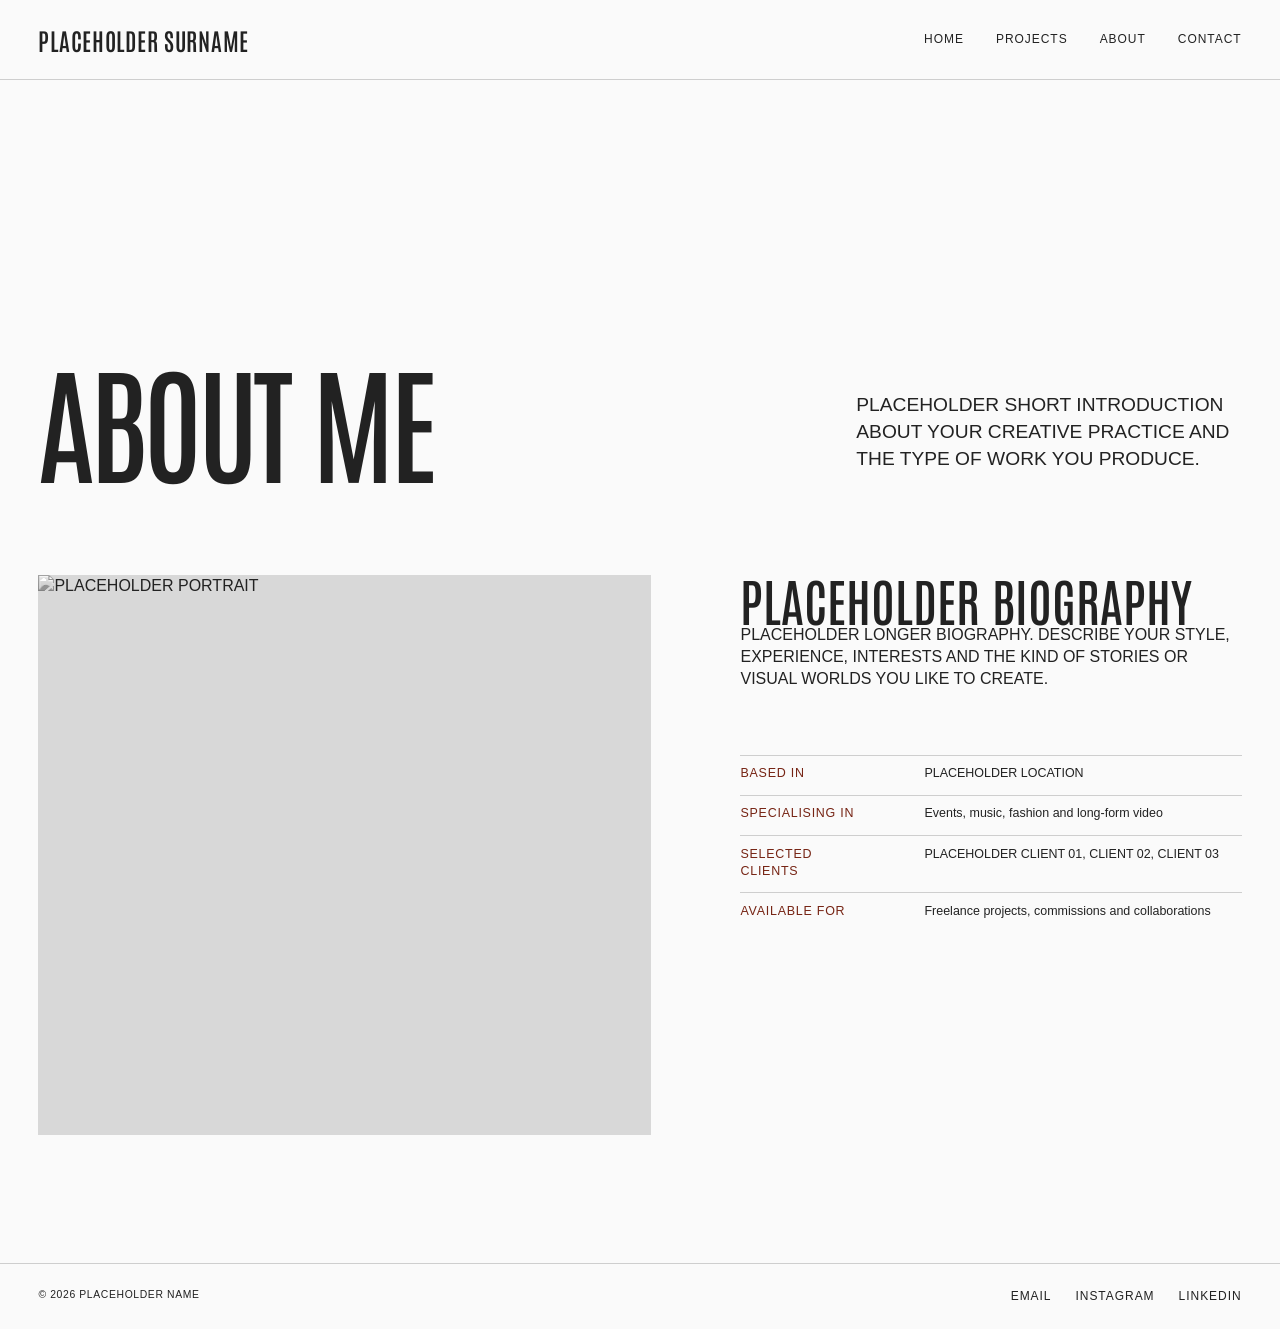
==== about.html @ d54bfe2d "Portfolio" ====
<!DOCTYPE html>
<html lang="en">
<head>
  <meta charset="UTF-8">

  <meta
    name="viewport"
    content="width=device-width, initial-scale=1.0"
  >

  <title>About — PLACEHOLDER NAME</title>

  <link rel="stylesheet" href="css/reset.css">
  <link rel="stylesheet" href="css/style.css">
  <link rel="stylesheet" href="css/responsive.css">
</head>

<body>
  <header class="site-header">
    <a class="site-logo" href="index.html">
      PLACEHOLDER SURNAME
    </a>

    <button
      class="menu-button"
      type="button"
      aria-expanded="false"
      aria-controls="site-navigation"
    >
      Menu
    </button>

    <nav class="site-nav" id="site-navigation">
      <a href="index.html">Home</a>
      <a href="projects.html">Projects</a>
      <a href="about.html">About</a>
      <a href="contact.html">Contact</a>
    </nav>
  </header>

  <main class="page-shell">
    <section class="page-intro">
      <h1 class="page-title">About me</h1>

      <p class="page-description">
        PLACEHOLDER SHORT INTRODUCTION ABOUT YOUR CREATIVE
        PRACTICE AND THE TYPE OF WORK YOU PRODUCE.
      </p>
    </section>

    <section class="about-layout">
      <img
        class="about-image"
        src="assets/images/about/portrait.jpg"
        alt="PLACEHOLDER PORTRAIT"
        onerror="this.style.background='#d8d8d8';"
      >

      <div class="about-copy">
        <div>
          <h2>PLACEHOLDER BIOGRAPHY</h2>

          <p>
            PLACEHOLDER LONGER BIOGRAPHY. DESCRIBE YOUR STYLE,
            EXPERIENCE, INTERESTS AND THE KIND OF STORIES OR
            VISUAL WORLDS YOU LIKE TO CREATE.
          </p>
        </div>

        <dl class="detail-list">
          <div class="detail-row">
            <dt>Based in</dt>
            <dd>PLACEHOLDER LOCATION</dd>
          </div>

          <div class="detail-row">
            <dt>Specialising in</dt>
            <dd>Events, music, fashion and long-form video</dd>
          </div>

          <div class="detail-row">
            <dt>Selected clients</dt>
            <dd>PLACEHOLDER CLIENT 01, CLIENT 02, CLIENT 03</dd>
          </div>

          <div class="detail-row">
            <dt>Available for</dt>
            <dd>Freelance projects, commissions and collaborations</dd>
          </div>
        </dl>
      </div>
    </section>
  </main>

  <footer class="site-footer">
    <p>© 2026 PLACEHOLDER NAME</p>

    <div class="footer-links">
      <a href="mailto:PLACEHOLDER_EMAIL">Email</a>
      <a href="PLACEHOLDER_INSTAGRAM_URL">Instagram</a>
      <a href="PLACEHOLDER_LINKEDIN_URL">LinkedIn</a>
    </div>
  </footer>

  <script src="js/navigation.js"></script>
</body>
</html>
---- css/style.css ----
@import url("https://fonts.googleapis.com/css2?family=Antonio:wght@300;400;500;600;700&display=swap");

/*
Uncomment this when you add your personal handwriting font.

@font-face {
  font-family: "Personal Handwriting";
  src: url("../assets/fonts/personal-handwriting.woff2") format("woff2");
  font-style: normal;
  font-weight: 400;
  font-display: swap;
}
*/

:root {
  --background: #fafafa;
  --text: #222222;
  --rust: #762414;
  --blue: #0014c4;
  --line: rgba(34, 34, 34, 0.2);

  --font-body: "Helvetica Neue", Helvetica, Arial, sans-serif;
  --font-display: "Antonio", "Arial Narrow", Arial, sans-serif;
  --font-handwriting: "Personal Handwriting", cursive;

  --page-padding: clamp(1.25rem, 3vw, 3rem);
  --section-gap: clamp(5rem, 10vw, 10rem);
  --header-height: 5rem;
}

body {
  min-height: 100vh;
  background: var(--background);
  color: var(--text);
  font-family: var(--font-body);
  line-height: 1.4;
}

body.modal-open {
  overflow: hidden;
}

::selection {
  background: var(--blue);
  color: var(--background);
}

.site-header {
  position: relative;
  z-index: 20;
  display: grid;
  grid-template-columns: 1fr auto;
  align-items: center;
  min-height: var(--header-height);
  padding: 0 var(--page-padding);
  border-bottom: 1px solid var(--line);
}

.site-logo {
  width: fit-content;
  font-family: var(--font-display);
  font-size: 1.5rem;
  font-weight: 600;
  letter-spacing: 0.03em;
  text-transform: uppercase;
}

.site-nav {
  display: flex;
  align-items: center;
  gap: 2rem;
}

.site-nav a,
.footer-links a,
.text-link {
  position: relative;
  font-size: 0.75rem;
  text-transform: uppercase;
  letter-spacing: 0.08em;
}

.site-nav a::after,
.footer-links a::after,
.text-link::after {
  position: absolute;
  right: 0;
  bottom: -0.25rem;
  left: 0;
  height: 1px;
  background: currentColor;
  content: "";
  transform: scaleX(0);
  transform-origin: right;
  transition: transform 180ms ease;
}

.site-nav a:hover::after,
.site-nav a:focus-visible::after,
.footer-links a:hover::after,
.footer-links a:focus-visible::after,
.text-link:hover::after,
.text-link:focus-visible::after {
  transform: scaleX(1);
  transform-origin: left;
}

.menu-button {
  display: none;
  font-size: 0.75rem;
  text-transform: uppercase;
  letter-spacing: 0.08em;
}

.page-shell {
  padding: 0 var(--page-padding);
}

.hero {
  position: relative;
  min-height: calc(100vh - var(--header-height));
  overflow: hidden;
  padding: clamp(2rem, 5vw, 5rem) 0;
}

.hero-title {
  position: relative;
  z-index: 3;
  max-width: 13ch;
  margin: 0 auto;
  text-align: center;
  font-family: var(--font-display);
  font-size: clamp(3.5rem, 9vw, 9rem);
  font-weight: 500;
  line-height: 0.88;
  letter-spacing: -0.04em;
  text-transform: uppercase;
}

.hero-title span {
  display: block;
}

.hero-subtitle {
  margin-top: 0.75rem;
  color: var(--rust);
  font-family: var(--font-display);
  font-size: clamp(1rem, 2vw, 1.5rem);
  font-weight: 400;
  letter-spacing: 0.12em;
  text-transform: uppercase;
}

.hero-note {
  position: absolute;
  max-width: 15rem;
  font-size: 0.72rem;
  line-height: 1.35;
  text-transform: uppercase;
  letter-spacing: 0.05em;
}

.hero-note strong {
  display: block;
  margin-bottom: 0.4rem;
  font-family: var(--font-display);
  font-size: 1rem;
  font-weight: 500;
}

.hero-note--one {
  top: 29%;
  left: 2%;
}

.hero-note--two {
  top: 48%;
  left: 26%;
}

.hero-note--three {
  bottom: 15%;
  left: 7%;
}

.hero-note--four {
  right: 5%;
  bottom: 28%;
}

.hero-image-strip {
  position: absolute;
  right: 3%;
  top: 35%;
  z-index: 2;
  display: grid;
  width: clamp(7rem, 13vw, 12rem);
  gap: 0.25rem;
}

.hero-image-strip img {
  width: 100%;
  aspect-ratio: 16 / 9;
  object-fit: cover;
  filter: grayscale(100%);
  background: #d9d9d9;
}

.hero-links {
  position: absolute;
  right: 2%;
  bottom: 8%;
  display: grid;
  gap: 0.75rem;
  text-align: right;
}

.section {
  padding: var(--section-gap) 0;
  border-top: 1px solid var(--line);
}

.section-header {
  display: grid;
  grid-template-columns: 1fr auto;
  align-items: end;
  gap: 2rem;
  margin-bottom: 3rem;
}

.section-kicker {
  color: var(--rust);
  font-size: 0.7rem;
  letter-spacing: 0.12em;
  text-transform: uppercase;
}

.section-title {
  margin-top: 0.5rem;
  font-family: var(--font-display);
  font-size: clamp(3rem, 7vw, 7rem);
  font-weight: 500;
  line-height: 0.9;
  letter-spacing: -0.03em;
  text-transform: uppercase;
}

.featured-grid,
.projects-grid {
  display: grid;
  grid-template-columns: repeat(12, 1fr);
  gap: 2rem 1rem;
}

.project-card {
  grid-column: span 4;
  align-self: start;
}

.project-card:nth-child(3n + 2) {
  margin-top: 5rem;
}

.project-card:nth-child(3n + 3) {
  margin-top: 1.5rem;
}

.project-button {
  display: block;
  width: 100%;
  text-align: left;
}

.project-image-wrap {
  position: relative;
  overflow: hidden;
  background: #dedede;
}

.project-image-wrap::after {
  position: absolute;
  inset: 0;
  background: var(--blue);
  content: "";
  mix-blend-mode: multiply;
  opacity: 0;
  transition: opacity 200ms ease;
}

.project-card:hover .project-image-wrap::after,
.project-button:focus-visible .project-image-wrap::after {
  opacity: 0.25;
}

.project-image {
  width: 100%;
  aspect-ratio: 4 / 3;
  object-fit: cover;
  filter: saturate(0.85);
  transition: transform 400ms ease;
}

.project-card:hover .project-image {
  transform: scale(1.025);
}

.project-meta {
  display: grid;
  grid-template-columns: 1fr auto;
  gap: 1rem;
  padding-top: 0.7rem;
  border-top: 1px solid var(--text);
}

.project-title {
  font-family: var(--font-display);
  font-size: 1.35rem;
  font-weight: 500;
  line-height: 1;
  text-transform: uppercase;
}

.project-category,
.project-year {
  font-size: 0.65rem;
  letter-spacing: 0.08em;
  text-transform: uppercase;
}

.project-description {
  max-width: 35rem;
  margin-top: 0.5rem;
  font-size: 0.8rem;
}

.project-details {
  margin-top: 0.6rem;
  font-size: 0.68rem;
  text-transform: uppercase;
  letter-spacing: 0.04em;
}

.page-intro {
  display: grid;
  grid-template-columns: minmax(0, 1.3fr) minmax(16rem, 0.7fr);
  gap: clamp(2rem, 8vw, 8rem);
  min-height: 55vh;
  padding: clamp(4rem, 8vw, 8rem) 0;
  align-items: end;
}

.page-title {
  max-width: 8ch;
  font-family: var(--font-display);
  font-size: clamp(4rem, 10vw, 10rem);
  font-weight: 500;
  line-height: 0.84;
  letter-spacing: -0.04em;
  text-transform: uppercase;
}

.page-description {
  max-width: 32rem;
  font-size: clamp(1rem, 1.5vw, 1.3rem);
}

.filters {
  display: flex;
  flex-wrap: wrap;
  gap: 0.6rem 1.4rem;
  margin-bottom: 3rem;
}

.filter-button {
  padding-bottom: 0.2rem;
  border-bottom: 1px solid transparent;
  font-size: 0.7rem;
  text-transform: uppercase;
  letter-spacing: 0.08em;
}

.filter-button:hover,
.filter-button:focus-visible,
.filter-button.is-active {
  border-color: var(--rust);
  color: var(--rust);
}

.about-layout {
  display: grid;
  grid-template-columns: minmax(0, 1.1fr) minmax(18rem, 0.9fr);
  gap: clamp(2rem, 7vw, 7rem);
  padding-bottom: var(--section-gap);
}

.about-image {
  width: 100%;
  min-height: 35rem;
  object-fit: cover;
  filter: grayscale(100%);
  background: #d8d8d8;
}

.about-copy {
  display: grid;
  align-content: start;
  gap: 3rem;
}

.about-copy h2,
.contact-block h2 {
  font-family: var(--font-display);
  font-size: clamp(2rem, 4vw, 4rem);
  font-weight: 500;
  line-height: 0.95;
  text-transform: uppercase;
}

.about-copy p {
  max-width: 42rem;
}

.detail-list {
  display: grid;
  gap: 0.75rem;
}

.detail-row {
  display: grid;
  grid-template-columns: 8rem 1fr;
  gap: 1rem;
  padding-top: 0.6rem;
  border-top: 1px solid var(--line);
  font-size: 0.78rem;
}

.detail-row dt {
  color: var(--rust);
  text-transform: uppercase;
  letter-spacing: 0.06em;
}

.contact-page {
  display: grid;
  min-height: calc(100vh - var(--header-height));
  padding: clamp(4rem, 8vw, 8rem) 0;
  align-content: space-between;
}

.contact-heading {
  max-width: 12ch;
  font-family: var(--font-display);
  font-size: clamp(4rem, 10vw, 10rem);
  font-weight: 500;
  line-height: 0.84;
  letter-spacing: -0.04em;
  text-transform: uppercase;
}

.contact-links {
  display: grid;
  margin-top: 4rem;
}

.contact-links a {
  display: grid;
  grid-template-columns: 1fr auto;
  align-items: center;
  padding: 1rem 0;
  border-top: 1px solid var(--text);
  font-family: var(--font-display);
  font-size: clamp(1.5rem, 4vw, 4rem);
  text-transform: uppercase;
}

.contact-links a:last-child {
  border-bottom: 1px solid var(--text);
}

.contact-links a:hover {
  color: var(--blue);
}

.contact-links span:last-child {
  font-family: var(--font-body);
  font-size: 0.7rem;
  letter-spacing: 0.08em;
}

.site-footer {
  display: grid;
  grid-template-columns: 1fr auto;
  gap: 2rem;
  padding: 1.5rem var(--page-padding);
  border-top: 1px solid var(--line);
  font-size: 0.65rem;
  text-transform: uppercase;
  letter-spacing: 0.06em;
}

.footer-links {
  display: flex;
  gap: 1.5rem;
}

.modal {
  position: fixed;
  inset: 0;
  z-index: 100;
  display: none;
  padding: clamp(1rem, 3vw, 3rem);
  background: rgba(34, 34, 34, 0.96);
  color: var(--background);
}

.modal.is-open {
  display: grid;
  place-items: center;
}

.modal-content {
  position: relative;
  width: min(100%, 80rem);
}

.modal-close {
  position: absolute;
  right: 0;
  bottom: calc(100% + 0.8rem);
  color: var(--background);
  font-size: 0.7rem;
  text-transform: uppercase;
  letter-spacing: 0.08em;
}

.video-frame {
  width: 100%;
  aspect-ratio: 16 / 9;
}

.video-frame.is-vertical {
  width: min(100%, 28rem);
  margin: 0 auto;
  aspect-ratio: 9 / 16;
  max-height: 80vh;
}

.video-frame iframe {
  width: 100%;
  height: 100%;
  border: 0;
}

.modal-meta {
  display: grid;
  grid-template-columns: 1fr auto;
  gap: 1rem;
  margin-top: 1rem;
}

.modal-title {
  font-family: var(--font-display);
  font-size: clamp(1.5rem, 3vw, 3rem);
  text-transform: uppercase;
}

.modal-description {
  max-width: 42rem;
  margin-top: 0.5rem;
  font-size: 0.85rem;
}

.placeholder-image {
  display: grid;
  min-height: 12rem;
  background:
    linear-gradient(135deg, transparent 49%, rgba(34, 34, 34, 0.12) 50%, transparent 51%),
    #e0ded8;
  place-items: center;
  color: rgba(34, 34, 34, 0.45);
  font-size: 0.7rem;
  text-transform: uppercase;
  letter-spacing: 0.08em;
}

:focus-visible {
  outline: 2px solid var(--blue);
  outline-offset: 4px;
}
---- css/responsive.css ----
@media (max-width: 900px) {
  .hero {
    min-height: 48rem;
  }

  .hero-note--two {
    left: 16%;
  }

  .project-card {
    grid-column: span 6;
  }

  .project-card:nth-child(n) {
    margin-top: 0;
  }

  .project-card:nth-child(even) {
    margin-top: 4rem;
  }

  .page-intro,
  .about-layout {
    grid-template-columns: 1fr;
  }

  .page-title {
    max-width: 10ch;
  }

  .about-image {
    min-height: 25rem;
    max-height: 70vh;
  }
}

@media (max-width: 700px) {
  :root {
    --header-height: 4.5rem;
  }

  .site-header {
    grid-template-columns: 1fr auto;
  }

  .menu-button {
    display: block;
  }

  .site-nav {
    position: absolute;
    top: 100%;
    right: 0;
    left: 0;
    display: none;
    padding: 1.5rem var(--page-padding);
    border-bottom: 1px solid var(--line);
    background: var(--background);
  }

  .site-nav.is-open {
    display: grid;
  }

  .site-nav a {
    font-family: var(--font-display);
    font-size: 2rem;
  }

  .hero {
    display: flex;
    min-height: auto;
    padding: 4rem 0 2rem;
    flex-direction: column;
  }

  .hero-title {
    order: 1;
    margin: 0;
    text-align: left;
  }

  .hero-image-strip {
    position: static;
    order: 2;
    width: 100%;
    margin-top: 3rem;
    grid-template-columns: repeat(3, 1fr);
  }

  .hero-note {
    position: static;
    order: 3;
    max-width: none;
    margin-top: 2rem;
    padding-top: 0.7rem;
    border-top: 1px solid var(--line);
  }

  .hero-links {
    position: static;
    order: 4;
    margin-top: 3rem;
    text-align: left;
  }

  .section-header {
    grid-template-columns: 1fr;
  }

  .featured-grid,
  .projects-grid {
    grid-template-columns: 1fr;
  }

  .project-card {
    grid-column: auto;
  }

  .project-card:nth-child(n) {
    margin-top: 0;
  }

  .project-image {
    aspect-ratio: 16 / 10;
  }

  .page-intro {
    min-height: auto;
  }

  .detail-row {
    grid-template-columns: 1fr;
    gap: 0.25rem;
  }

  .site-footer {
    grid-template-columns: 1fr;
  }

  .footer-links {
    flex-wrap: wrap;
  }

  .modal-meta {
    grid-template-columns: 1fr;
  }
}

@media (max-width: 480px) {
  .hero-title {
    font-size: clamp(3.6rem, 19vw, 6rem);
  }

  .page-title,
  .contact-heading {
    font-size: clamp(3.5rem, 18vw, 6rem);
  }

  .contact-links a {
    grid-template-columns: 1fr;
    gap: 0.3rem;
  }
}

@media (prefers-reduced-motion: reduce) {
  *,
  *::before,
  *::after {
    scroll-behavior: auto !important;
    transition-duration: 0.01ms !important;
    animation-duration: 0.01ms !important;
    animation-iteration-count: 1 !important;
  }
}
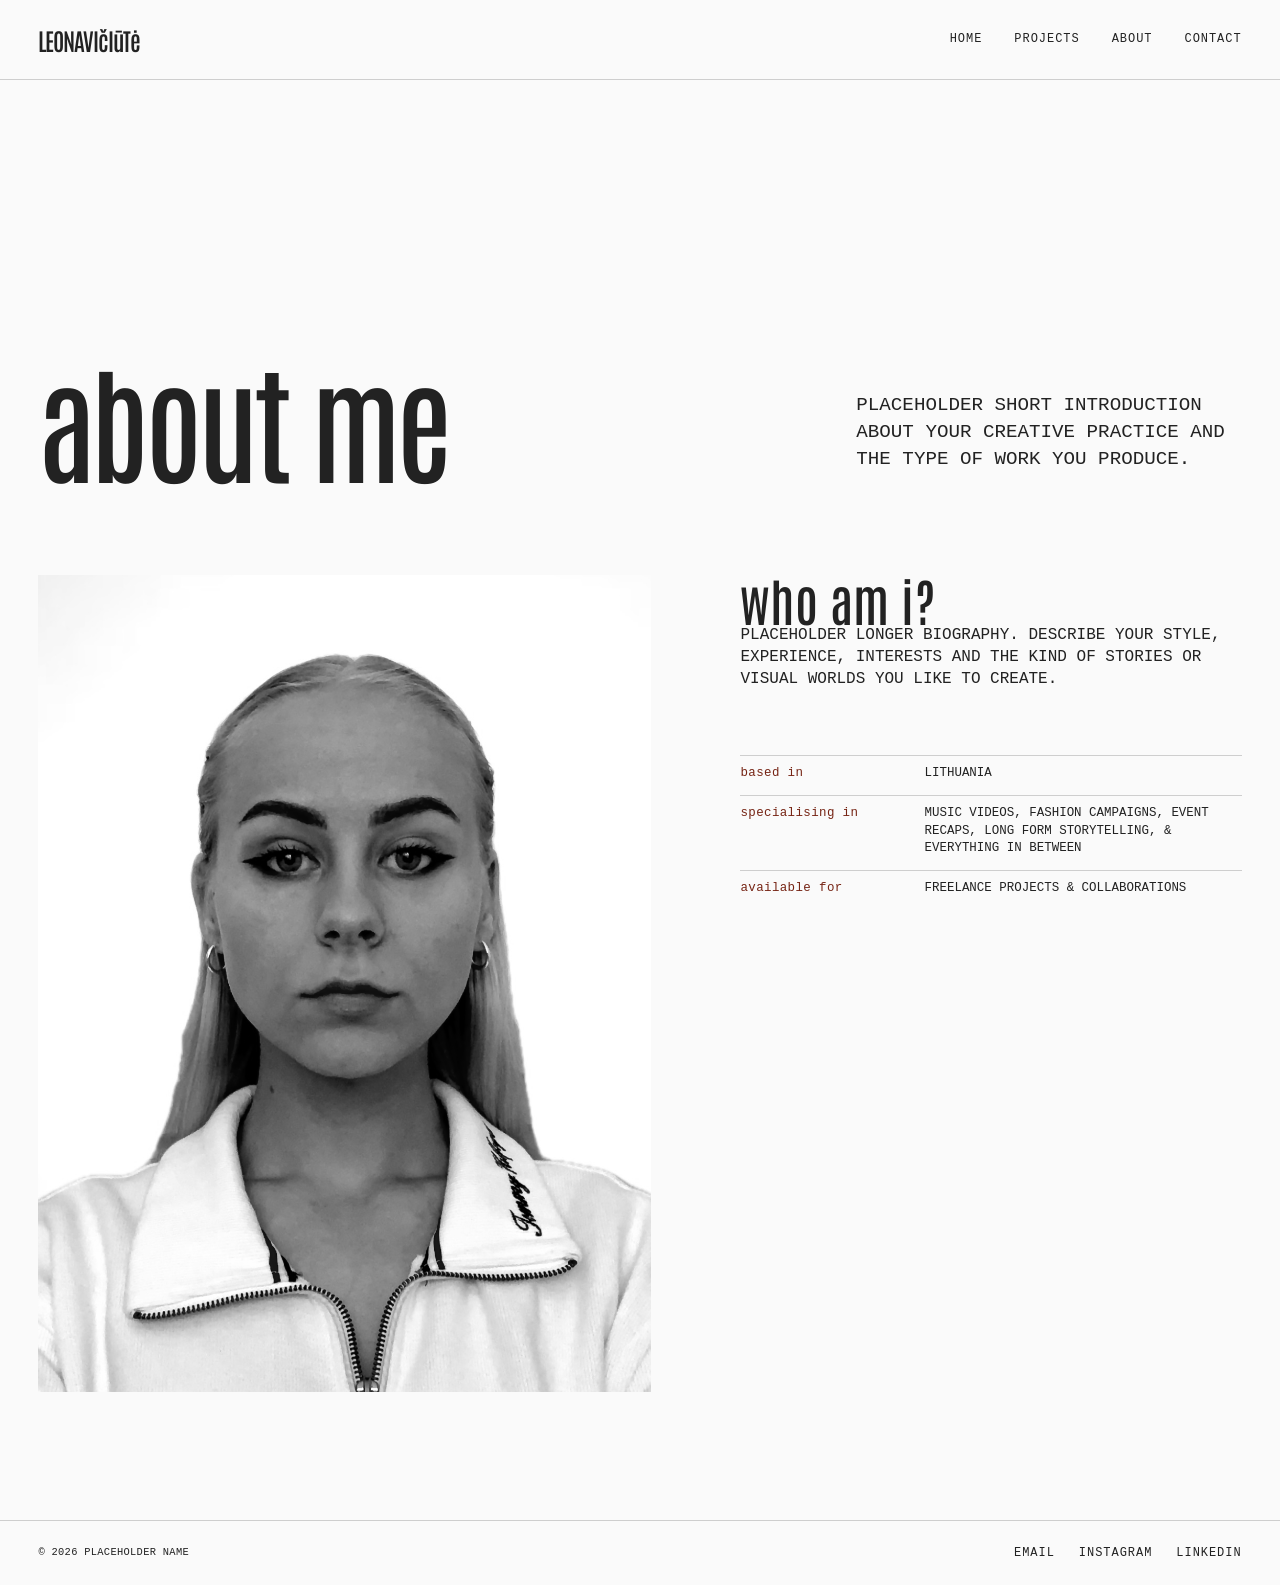
==== commit 4b28cc71: "nearly done" ====
--- a/about.html
+++ b/about.html
@@ -8,7 +8,7 @@
     content="width=device-width, initial-scale=1.0"
   >
 
-  <title>About — PLACEHOLDER NAME</title>
+  <title>about | LEONAVIčIūTė</title>
 
   <link rel="stylesheet" href="css/reset.css">
   <link rel="stylesheet" href="css/style.css">
@@ -18,7 +18,7 @@
 <body>
   <header class="site-header">
     <a class="site-logo" href="index.html">
-      PLACEHOLDER SURNAME
+      LEONAVIčIūTė
     </a>
 
     <button
@@ -31,16 +31,16 @@
     </button>
 
     <nav class="site-nav" id="site-navigation">
-      <a href="index.html">Home</a>
-      <a href="projects.html">Projects</a>
-      <a href="about.html">About</a>
-      <a href="contact.html">Contact</a>
+      <a href="index.html">HOME</a>
+      <a href="projects.html">PROJECTS</a>
+      <a href="about.html">ABOUT</a>
+      <a href="contact.html">CONTACT</a>
     </nav>
   </header>
 
   <main class="page-shell">
     <section class="page-intro">
-      <h1 class="page-title">About me</h1>
+      <h1 class="page-title">about me</h1>
 
       <p class="page-description">
         PLACEHOLDER SHORT INTRODUCTION ABOUT YOUR CREATIVE
@@ -51,14 +51,14 @@
     <section class="about-layout">
       <img
         class="about-image"
-        src="assets/images/about/portrait.jpg"
+        src="assets/images/about/saule.jpg"
         alt="PLACEHOLDER PORTRAIT"
         onerror="this.style.background='#d8d8d8';"
       >
 
       <div class="about-copy">
         <div>
-          <h2>PLACEHOLDER BIOGRAPHY</h2>
+          <h2>who am i?</h2>
 
           <p>
             PLACEHOLDER LONGER BIOGRAPHY. DESCRIBE YOUR STYLE,
@@ -69,23 +69,18 @@
 
         <dl class="detail-list">
           <div class="detail-row">
-            <dt>Based in</dt>
-            <dd>PLACEHOLDER LOCATION</dd>
+            <dt>based in</dt>
+            <dd>LITHUANIA</dd>
           </div>
 
           <div class="detail-row">
-            <dt>Specialising in</dt>
-            <dd>Events, music, fashion and long-form video</dd>
+            <dt>specialising in</dt>
+            <dd>MUSIC VIDEOS, FASHION CAMPAIGNS, EVENT RECAPS, LONG FORM STORYTELLING, & EVERYTHING IN BETWEEN</dd>
           </div>
 
           <div class="detail-row">
-            <dt>Selected clients</dt>
-            <dd>PLACEHOLDER CLIENT 01, CLIENT 02, CLIENT 03</dd>
-          </div>
-
-          <div class="detail-row">
-            <dt>Available for</dt>
-            <dd>Freelance projects, commissions and collaborations</dd>
+            <dt>available for</dt>
+            <dd>FREELANCE PROJECTS & COLLABORATIONS</dd>
           </div>
         </dl>
       </div>
@@ -96,9 +91,9 @@
     <p>© 2026 PLACEHOLDER NAME</p>
 
     <div class="footer-links">
-      <a href="mailto:PLACEHOLDER_EMAIL">Email</a>
-      <a href="PLACEHOLDER_INSTAGRAM_URL">Instagram</a>
-      <a href="PLACEHOLDER_LINKEDIN_URL">LinkedIn</a>
+      <a href="mailto:saule.leonaviciutes@gmail.com">EMAIL</a>
+      <a href="https://www.instagram.com/frame___25/">INSTAGRAM</a>
+      <a href="https://www.linkedin.com/in/saule-leonaviciute/">LINKEDIN</a>
     </div>
   </footer>
 
--- a/css/style.css
+++ b/css/style.css
@@ -1,16 +1,13 @@
 @import url("https://fonts.googleapis.com/css2?family=Antonio:wght@300;400;500;600;700&display=swap");
 
-/*
-Uncomment this when you add your personal handwriting font.
 
 @font-face {
   font-family: "Personal Handwriting";
-  src: url("../assets/fonts/personal-handwriting.woff2") format("woff2");
+  src: url("../assets/fonts/saule-regular.woff2") format("woff2");
   font-style: normal;
   font-weight: 400;
   font-display: swap;
 }
-*/
 
 :root {
   --background: #fafafa;
@@ -19,7 +16,7 @@
   --blue: #0014c4;
   --line: rgba(34, 34, 34, 0.2);
 
-  --font-body: "Helvetica Neue", Helvetica, Arial, sans-serif;
+  --font-body: "IBM Plex Mono", Monospace, sans-serif;
   --font-display: "Antonio", "Arial Narrow", Arial, sans-serif;
   --font-handwriting: "Personal Handwriting", cursive;
 
@@ -61,8 +58,8 @@
   font-family: var(--font-display);
   font-size: 1.5rem;
   font-weight: 600;
-  letter-spacing: 0.03em;
-  text-transform: uppercase;
+  letter-spacing: -0.05em;
+  text-transform: none;
 }
 
 .site-nav {
@@ -76,7 +73,7 @@
 .text-link {
   position: relative;
   font-size: 0.75rem;
-  text-transform: uppercase;
+  text-transform: none;
   letter-spacing: 0.08em;
 }
 
@@ -108,8 +105,8 @@
 .menu-button {
   display: none;
   font-size: 0.75rem;
-  text-transform: uppercase;
-  letter-spacing: 0.08em;
+  text-transform: none;
+  letter-spacing: 0.03em;
 }
 
 .page-shell {
@@ -131,10 +128,11 @@
   text-align: center;
   font-family: var(--font-display);
   font-size: clamp(3.5rem, 9vw, 9rem);
-  font-weight: 500;
-  line-height: 0.88;
-  letter-spacing: -0.04em;
-  text-transform: uppercase;
+  font-weight: 800;
+  line-height: 1;
+  letter-spacing: -0.05em;
+  text-transform: none;
+  top: -50px;
 }
 
 .hero-title span {
@@ -147,8 +145,8 @@
   font-family: var(--font-display);
   font-size: clamp(1rem, 2vw, 1.5rem);
   font-weight: 400;
-  letter-spacing: 0.12em;
-  text-transform: uppercase;
+  letter-spacing: -0.05em;
+  text-transform: none;
 }
 
 .hero-note {
@@ -156,8 +154,8 @@
   max-width: 15rem;
   font-size: 0.72rem;
   line-height: 1.35;
-  text-transform: uppercase;
-  letter-spacing: 0.05em;
+  text-transform: none;
+  letter-spacing: 0.03em;
 }
 
 .hero-note strong {
@@ -174,7 +172,7 @@
 }
 
 .hero-note--two {
-  top: 48%;
+  top: 52%;
   left: 26%;
 }
 
@@ -191,7 +189,7 @@
 .hero-image-strip {
   position: absolute;
   right: 3%;
-  top: 35%;
+  top: 10%;
   z-index: 2;
   display: grid;
   width: clamp(7rem, 13vw, 12rem);
@@ -232,7 +230,7 @@
   color: var(--rust);
   font-size: 0.7rem;
   letter-spacing: 0.12em;
-  text-transform: uppercase;
+  text-transform: none;
 }
 
 .section-title {
@@ -242,7 +240,7 @@
   font-weight: 500;
   line-height: 0.9;
   letter-spacing: -0.03em;
-  text-transform: uppercase;
+  text-transform: none;
 }
 
 .featured-grid,
@@ -309,7 +307,7 @@
   grid-template-columns: 1fr auto;
   gap: 1rem;
   padding-top: 0.7rem;
-  border-top: 1px solid var(--text);
+  border-top: 1px solid var(--blue);
 }
 
 .project-title {
@@ -317,14 +315,14 @@
   font-size: 1.35rem;
   font-weight: 500;
   line-height: 1;
-  text-transform: uppercase;
+  text-transform: none;
 }
 
 .project-category,
 .project-year {
   font-size: 0.65rem;
-  letter-spacing: 0.08em;
-  text-transform: uppercase;
+  letter-spacing: 0.03em;
+  text-transform: none;
 }
 
 .project-description {
@@ -336,8 +334,8 @@
 .project-details {
   margin-top: 0.6rem;
   font-size: 0.68rem;
-  text-transform: uppercase;
-  letter-spacing: 0.04em;
+  text-transform: none;
+  letter-spacing: 0.03em;
 }
 
 .page-intro {
@@ -356,7 +354,7 @@
   font-weight: 500;
   line-height: 0.84;
   letter-spacing: -0.04em;
-  text-transform: uppercase;
+  text-transform: none;
 }
 
 .page-description {
@@ -375,8 +373,8 @@
   padding-bottom: 0.2rem;
   border-bottom: 1px solid transparent;
   font-size: 0.7rem;
-  text-transform: uppercase;
-  letter-spacing: 0.08em;
+  text-transform: none;
+  letter-spacing: 0.03em;
 }
 
 .filter-button:hover,
@@ -413,7 +411,7 @@
   font-size: clamp(2rem, 4vw, 4rem);
   font-weight: 500;
   line-height: 0.95;
-  text-transform: uppercase;
+  text-transform: none;
 }
 
 .about-copy p {
@@ -436,8 +434,8 @@
 
 .detail-row dt {
   color: var(--rust);
-  text-transform: uppercase;
-  letter-spacing: 0.06em;
+  text-transform: none;
+  letter-spacing: 0.03em;
 }
 
 .contact-page {
@@ -454,7 +452,7 @@
   font-weight: 500;
   line-height: 0.84;
   letter-spacing: -0.04em;
-  text-transform: uppercase;
+  text-transform: none;
 }
 
 .contact-links {
@@ -470,7 +468,7 @@
   border-top: 1px solid var(--text);
   font-family: var(--font-display);
   font-size: clamp(1.5rem, 4vw, 4rem);
-  text-transform: uppercase;
+  text-transform: none;
 }
 
 .contact-links a:last-child {
@@ -484,7 +482,8 @@
 .contact-links span:last-child {
   font-family: var(--font-body);
   font-size: 0.7rem;
-  letter-spacing: 0.08em;
+  letter-spacing: 0.03em;
+  transform-style: uppercase;
 }
 
 .site-footer {
@@ -494,8 +493,8 @@
   padding: 1.5rem var(--page-padding);
   border-top: 1px solid var(--line);
   font-size: 0.65rem;
-  text-transform: uppercase;
-  letter-spacing: 0.06em;
+  text-transform: none;
+  letter-spacing: 0.03em;
 }
 
 .footer-links {
@@ -529,8 +528,8 @@
   bottom: calc(100% + 0.8rem);
   color: var(--background);
   font-size: 0.7rem;
-  text-transform: uppercase;
-  letter-spacing: 0.08em;
+  text-transform: none;
+  letter-spacing: 0.03em;
 }
 
 .video-frame {
@@ -561,7 +560,7 @@
 .modal-title {
   font-family: var(--font-display);
   font-size: clamp(1.5rem, 3vw, 3rem);
-  text-transform: uppercase;
+  text-transform: none;
 }
 
 .modal-description {
@@ -579,8 +578,8 @@
   place-items: center;
   color: rgba(34, 34, 34, 0.45);
   font-size: 0.7rem;
-  text-transform: uppercase;
-  letter-spacing: 0.08em;
+  text-transform: none;
+  letter-spacing: 0.03em;
 }
 
 :focus-visible {
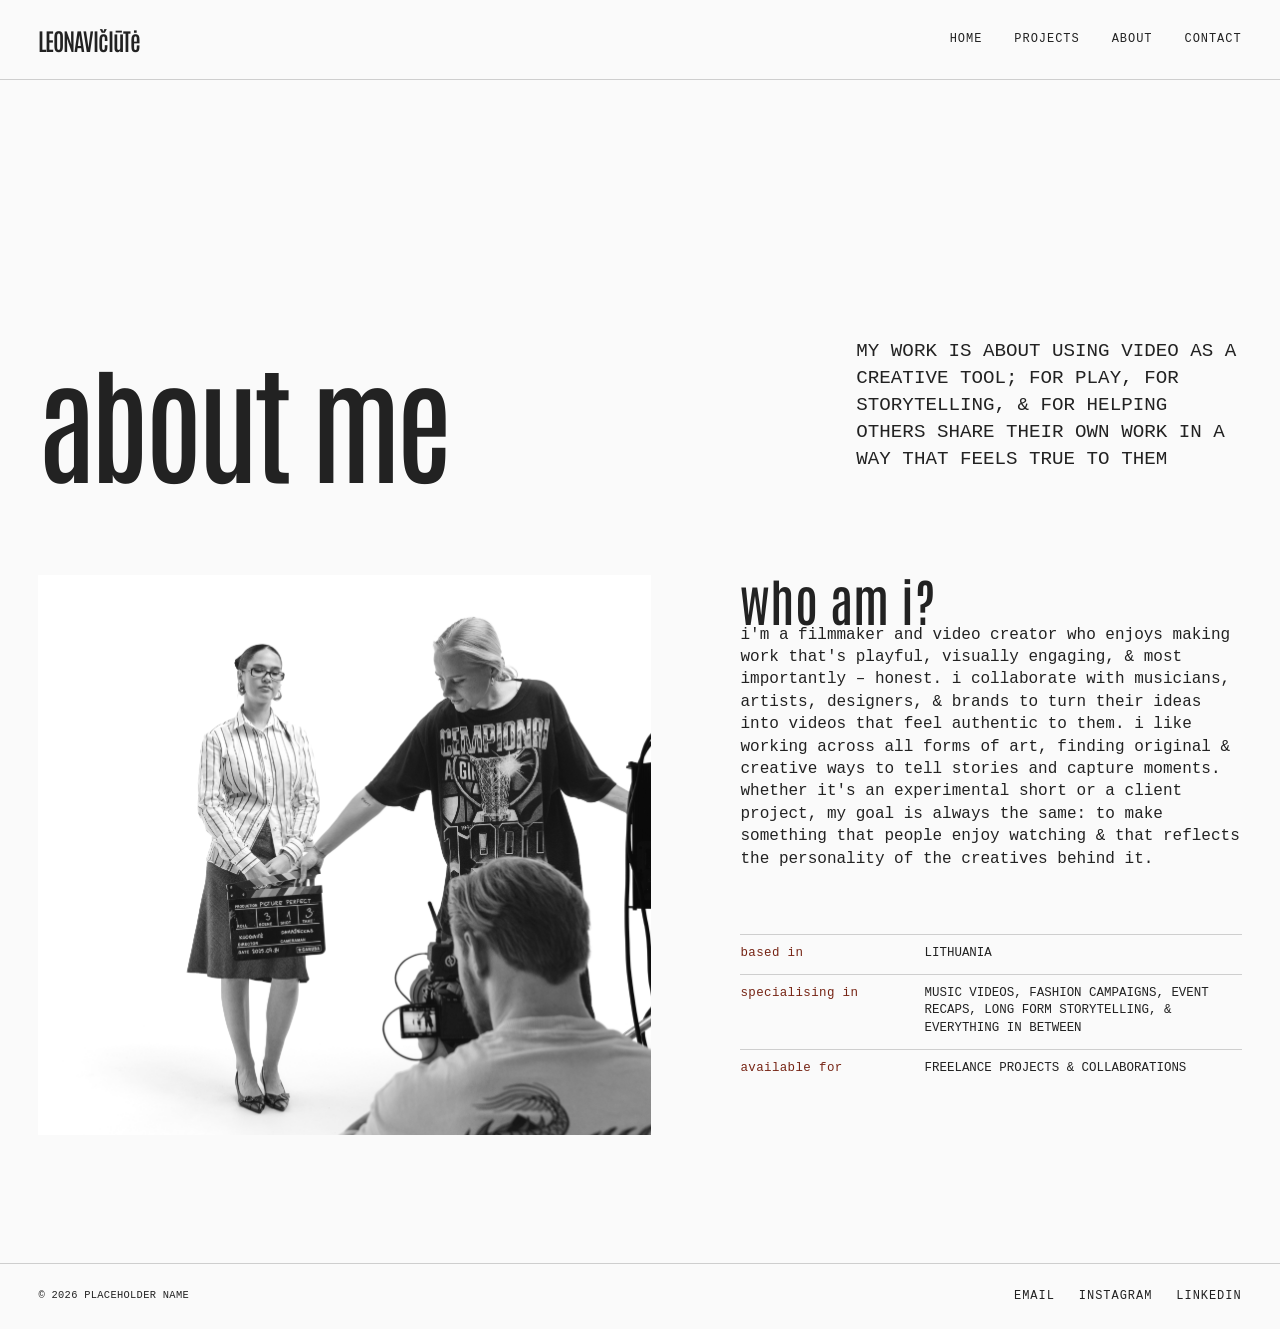
==== commit 032f9cb2: "favicon" ====
--- a/about.html
+++ b/about.html
@@ -9,6 +9,7 @@
   >
 
   <title>about | LEONAVIčIūTė</title>
+  <link rel="icon" type="image/png" href="assets/favicon.png">
 
   <link rel="stylesheet" href="css/reset.css">
   <link rel="stylesheet" href="css/style.css">
@@ -43,15 +44,15 @@
       <h1 class="page-title">about me</h1>
 
       <p class="page-description">
-        PLACEHOLDER SHORT INTRODUCTION ABOUT YOUR CREATIVE
-        PRACTICE AND THE TYPE OF WORK YOU PRODUCE.
+        MY WORK IS ABOUT USING VIDEO AS A CREATIVE TOOL; FOR PLAY, FOR STORYTELLING, &
+        FOR HELPING OTHERS SHARE THEIR OWN WORK IN A WAY THAT FEELS TRUE TO THEM
       </p>
     </section>
 
     <section class="about-layout">
       <img
         class="about-image"
-        src="assets/images/about/saule.jpg"
+        src="assets/images/projects/bts-3.jpg"
         alt="PLACEHOLDER PORTRAIT"
         onerror="this.style.background='#d8d8d8';"
       >
@@ -61,9 +62,11 @@
           <h2>who am i?</h2>
 
           <p>
-            PLACEHOLDER LONGER BIOGRAPHY. DESCRIBE YOUR STYLE,
-            EXPERIENCE, INTERESTS AND THE KIND OF STORIES OR
-            VISUAL WORLDS YOU LIKE TO CREATE.
+            i'm a filmmaker and video creator who enjoys making work that's playful, visually engaging, & most importantly – honest.
+            i collaborate with musicians, artists, designers, & brands to turn their ideas into videos that feel authentic to them.
+            i like working across all forms of art, finding original & creative ways to tell stories and capture moments.
+            whether it's an experimental short or a client project, my goal is always the same:
+            to make something that people enjoy watching & that reflects the personality of the creatives behind it.
           </p>
         </div>
 
--- a/css/style.css
+++ b/css/style.css
@@ -37,8 +37,12 @@
   overflow: hidden;
 }
 
+:root {
+  --selection-color: var(--blue);
+}
+
 ::selection {
-  background: var(--blue);
+  background: var(--selection-color);
   color: var(--background);
 }
 
@@ -585,4 +589,41 @@
 :focus-visible {
   outline: 2px solid var(--blue);
   outline-offset: 4px;
+}
+
+.hero-category-link {
+  display: block;
+  color: var(--text);
+  text-decoration: none;
+  cursor: pointer;
+  transition:
+    color 180ms ease,
+    transform 180ms ease;
+}
+
+.hero-category-link strong,
+.hero-category-link span {
+  color: inherit;
+  transition: color 180ms ease;
+}
+
+.hero-category-link--blue:hover,
+.hero-category-link--blue:focus-visible,
+.hero-category-link--blue:hover strong,
+.hero-category-link--blue:hover span,
+.hero-category-link--blue:focus-visible strong,
+.hero-category-link--blue:focus-visible span {
+  color: var(--blue);
+}
+
+.site-logo {
+    transition: color 180ms ease;
+}
+
+.site-logo.logo-blue {
+    color: var(--blue);
+}
+
+.site-logo.logo-red {
+    color: var(--rust);
 }
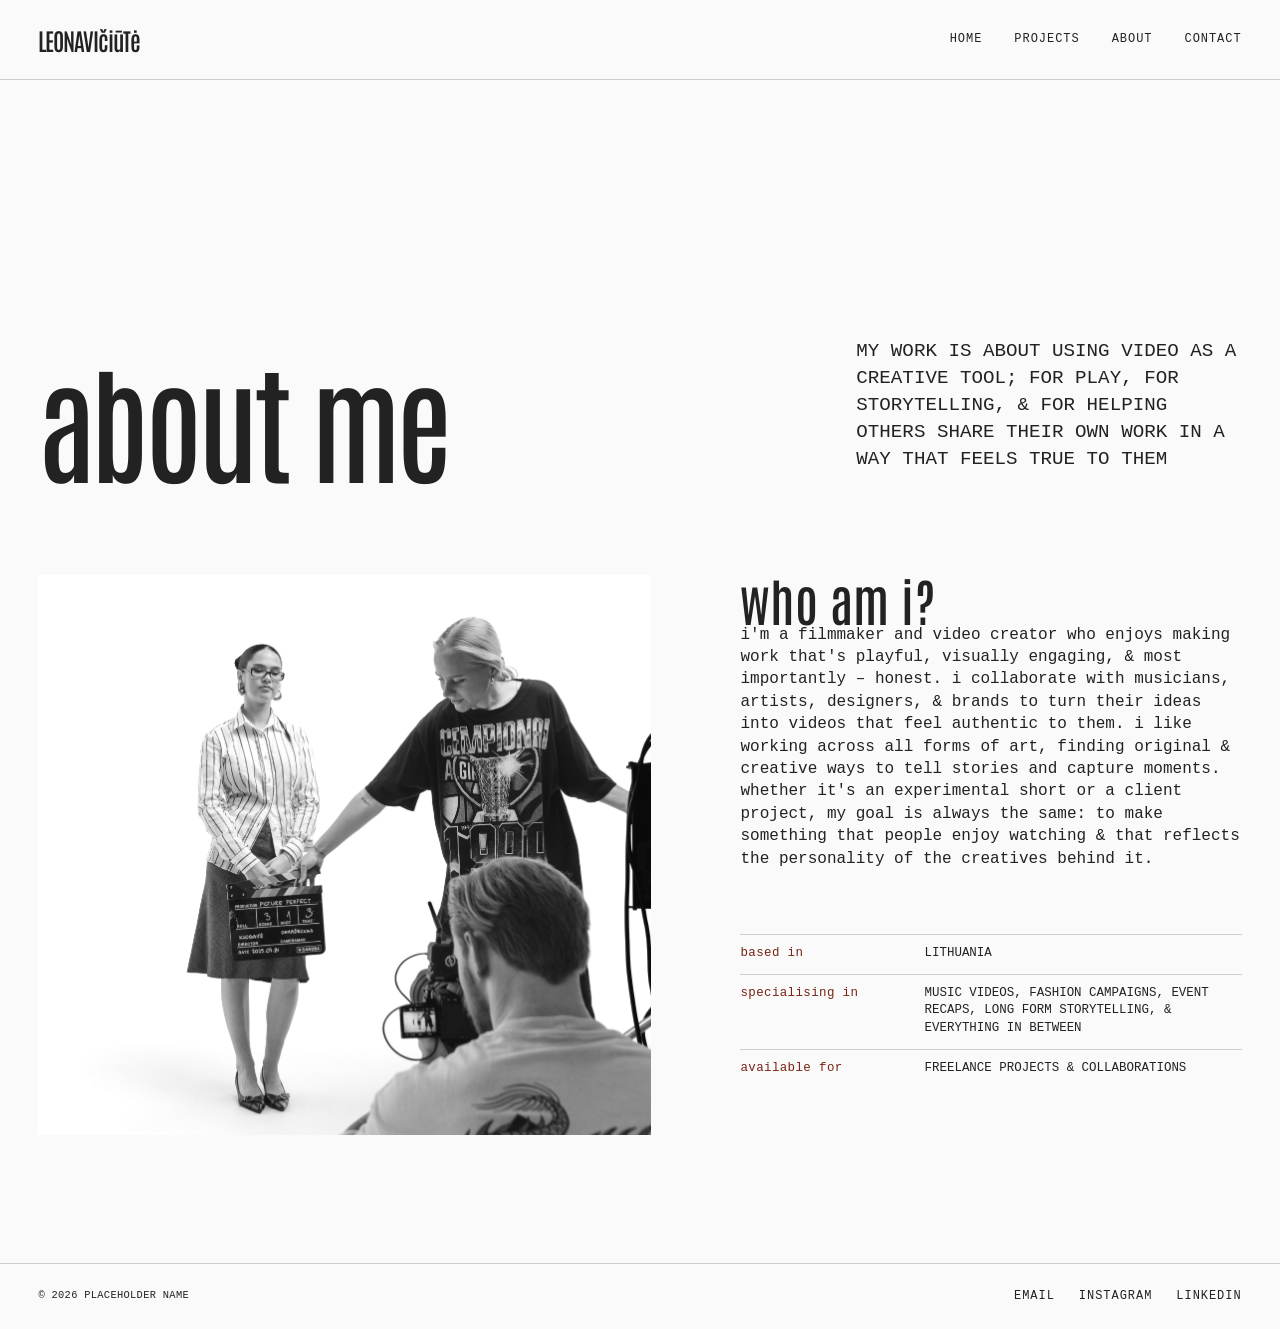
==== commit 5c41cbda: "name" ====
--- a/about.html
+++ b/about.html
@@ -8,7 +8,7 @@
     content="width=device-width, initial-scale=1.0"
   >
 
-  <title>about | LEONAVIčIūTė</title>
+  <title>about | LEONAVIčiūTė</title>
   <link rel="icon" type="image/png" href="assets/favicon.png">
 
   <link rel="stylesheet" href="css/reset.css">
@@ -19,7 +19,7 @@
 <body>
   <header class="site-header">
     <a class="site-logo" href="index.html">
-      LEONAVIčIūTė
+      LEONAVIčiūTė
     </a>
 
     <button
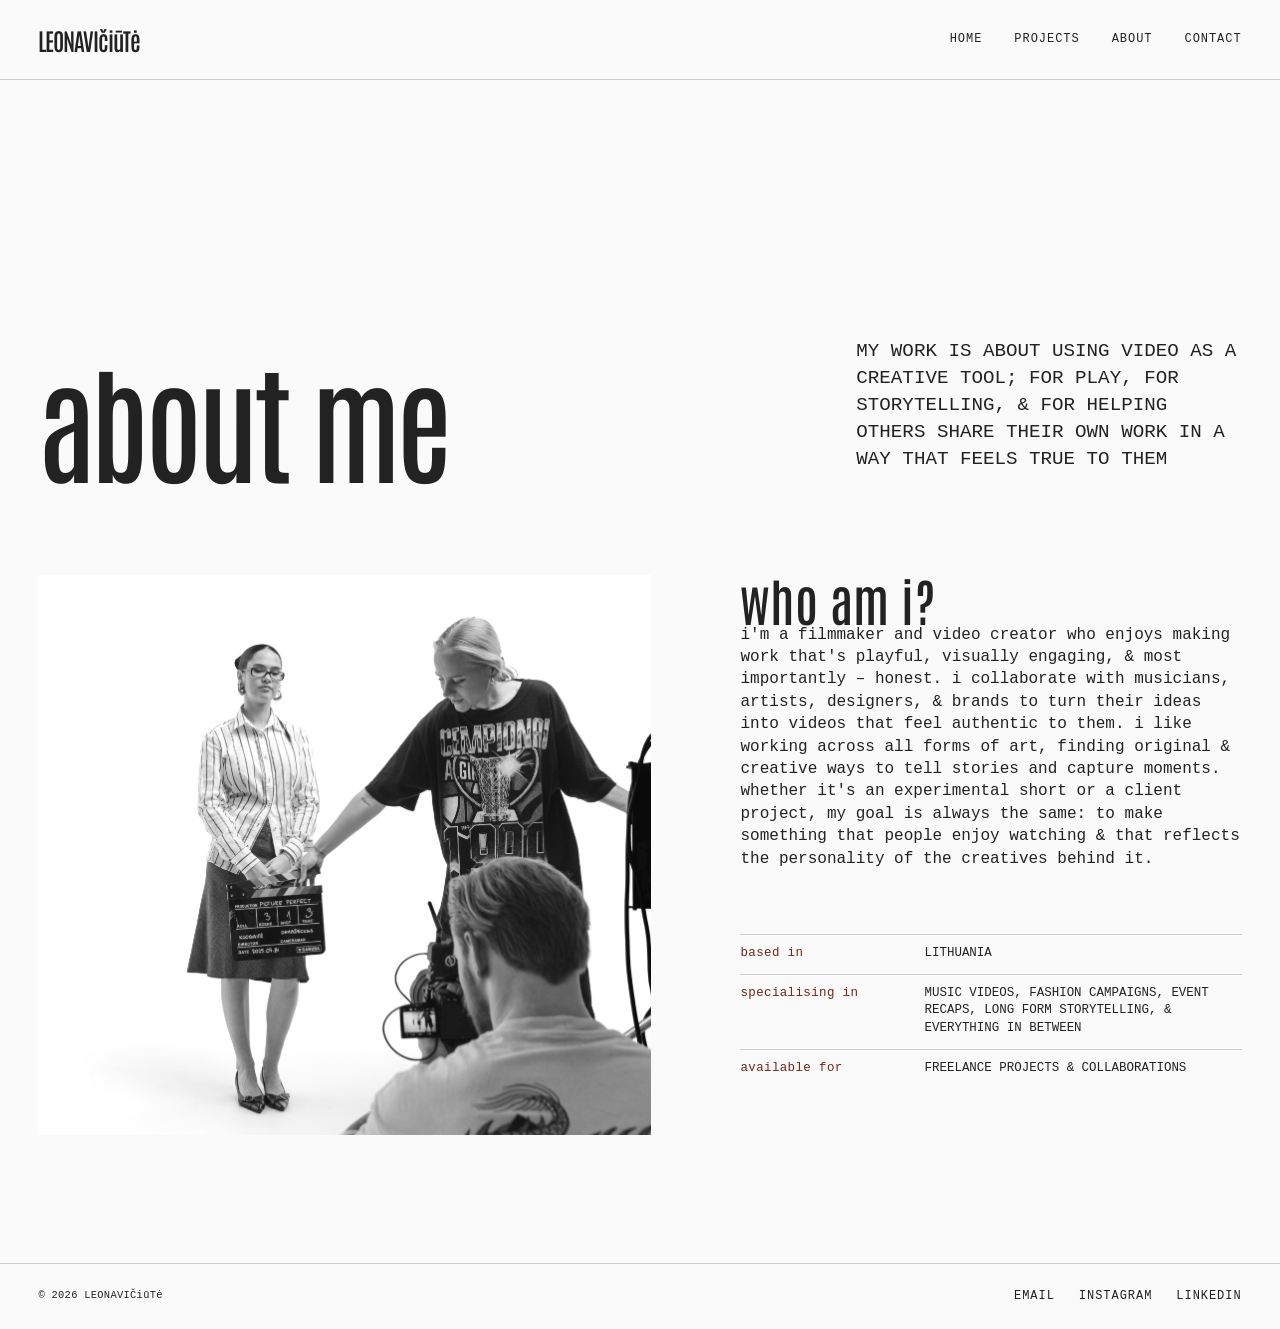
==== commit ee648b63: "labiau final" ====
--- a/about.html
+++ b/about.html
@@ -18,7 +18,7 @@
 
 <body>
   <header class="site-header">
-    <a class="site-logo" href="index.html">
+    <a class="site-logo" id="site-logo" href="index.html">
       LEONAVIčiūTė
     </a>
 
@@ -91,7 +91,7 @@
   </main>
 
   <footer class="site-footer">
-    <p>© 2026 PLACEHOLDER NAME</p>
+    <p>© 2026 LEONAVIČiūTė</p>
 
     <div class="footer-links">
       <a href="mailto:saule.leonaviciutes@gmail.com">EMAIL</a>
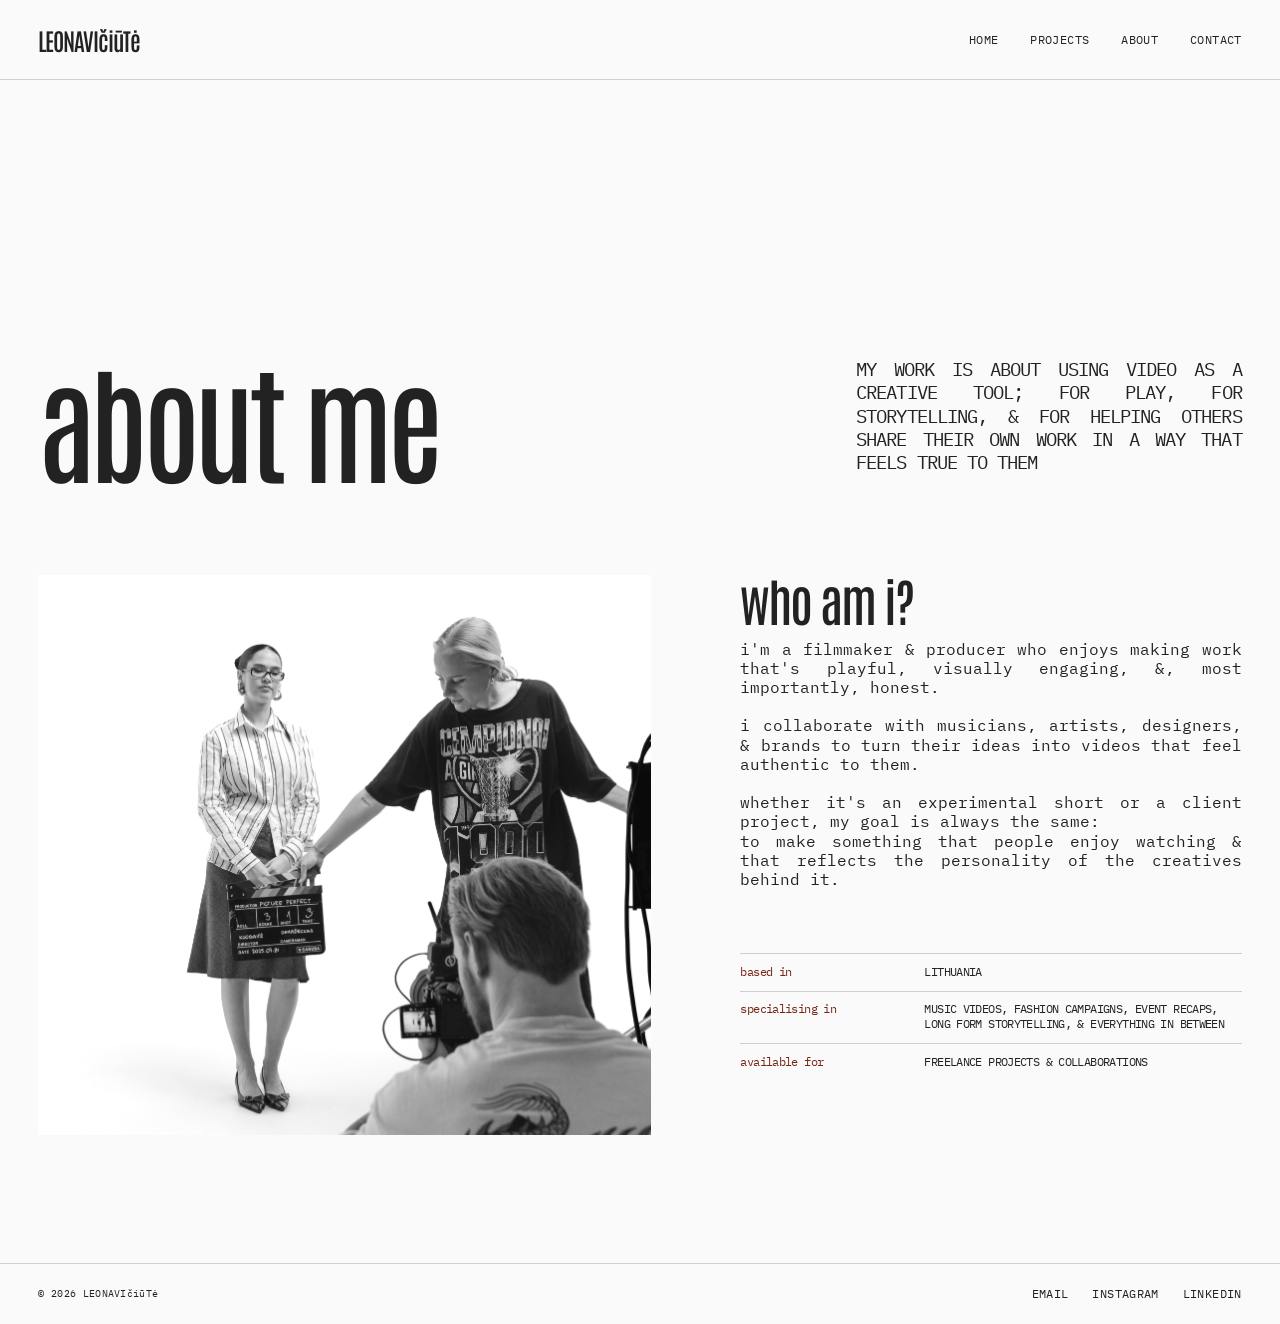
==== commit 4a939b46: "final" ====
--- a/about.html
+++ b/about.html
@@ -62,10 +62,14 @@
           <h2>who am i?</h2>
 
           <p>
-            i'm a filmmaker and video creator who enjoys making work that's playful, visually engaging, & most importantly – honest.
+            i'm a filmmaker & producer who enjoys making work that's playful, visually engaging, &, most importantly, honest.
+            <br>
+            <br>
             i collaborate with musicians, artists, designers, & brands to turn their ideas into videos that feel authentic to them.
-            i like working across all forms of art, finding original & creative ways to tell stories and capture moments.
+            <br>
+            <br>
             whether it's an experimental short or a client project, my goal is always the same:
+            <br>
             to make something that people enjoy watching & that reflects the personality of the creatives behind it.
           </p>
         </div>
@@ -91,14 +95,31 @@
   </main>
 
   <footer class="site-footer">
-    <p>© 2026 LEONAVIČiūTė</p>
+    <p>© 2026 LEONAVIčiūTė</p>
 
     <div class="footer-links">
-      <a href="mailto:saule.leonaviciutes@gmail.com">EMAIL</a>
-      <a href="https://www.instagram.com/frame___25/">INSTAGRAM</a>
-      <a href="https://www.linkedin.com/in/saule-leonaviciute/">LINKEDIN</a>
+      <a href="mailto:saule.leonaviciutes@gmail.com">
+        EMAIL
+      </a>
+
+      <a
+        href="https://www.instagram.com/frame___25/"
+        target="_blank"
+        rel="noopener noreferrer"
+      >
+        INSTAGRAM
+      </a>
+
+      <a
+        href="https://www.linkedin.com/in/saule-leonaviciute/"
+        target="_blank"
+        rel="noopener noreferrer"
+      >
+        LINKEDIN
+      </a>
     </div>
   </footer>
+
 
   <script src="js/navigation.js"></script>
 </body>
--- a/css/style.css
+++ b/css/style.css
@@ -1,5 +1,6 @@
 @import url("https://fonts.googleapis.com/css2?family=Antonio:wght@300;400;500;600;700&display=swap");
 
+@import url('https://fonts.googleapis.com/css2?family=IBM+Plex+Mono:wght@100;200;300;400;500;600;700&display=swap');
 
 @font-face {
   font-family: "Personal Handwriting";
@@ -30,7 +31,7 @@
   background: var(--background);
   color: var(--text);
   font-family: var(--font-body);
-  line-height: 1.4;
+  line-height: 1;
 }
 
 body.modal-open {
@@ -78,7 +79,7 @@
   position: relative;
   font-size: 0.75rem;
   text-transform: none;
-  letter-spacing: 0.08em;
+  letter-spacing: 0.03em;
 }
 
 .site-nav a::after,
@@ -110,7 +111,6 @@
   display: none;
   font-size: 0.75rem;
   text-transform: none;
-  letter-spacing: 0.03em;
 }
 
 .page-shell {
@@ -233,7 +233,7 @@
 .section-kicker {
   color: var(--rust);
   font-size: 0.7rem;
-  letter-spacing: 0.12em;
+  letter-spacing: -0.05em;
   text-transform: none;
 }
 
@@ -243,7 +243,7 @@
   font-size: clamp(3rem, 7vw, 7rem);
   font-weight: 500;
   line-height: 0.9;
-  letter-spacing: -0.03em;
+  letter-spacing: -0.07em;
   text-transform: none;
 }
 
@@ -320,6 +320,8 @@
   font-weight: 500;
   line-height: 1;
   text-transform: none;
+  margin-bottom: 0.5rem;
+  letter-spacing: -0.05em;
 }
 
 .project-category,
@@ -327,19 +329,21 @@
   font-size: 0.65rem;
   letter-spacing: 0.03em;
   text-transform: none;
+  letter-spacing: -0.05em;
 }
 
 .project-description {
   max-width: 35rem;
   margin-top: 0.5rem;
   font-size: 0.8rem;
+  letter-spacing: -0.05em;
 }
 
 .project-details {
   margin-top: 0.6rem;
   font-size: 0.68rem;
   text-transform: none;
-  letter-spacing: 0.03em;
+  letter-spacing: 0.01em;
 }
 
 .page-intro {
@@ -349,6 +353,9 @@
   min-height: 55vh;
   padding: clamp(4rem, 8vw, 8rem) 0;
   align-items: end;
+  text-align: justify;
+  line-height: 1.2;
+  font-weight: 400;
 }
 
 .page-title {
@@ -357,13 +364,14 @@
   font-size: clamp(4rem, 10vw, 10rem);
   font-weight: 500;
   line-height: 0.84;
-  letter-spacing: -0.04em;
+  letter-spacing: -0.05em;
   text-transform: none;
 }
 
 .page-description {
   max-width: 32rem;
   font-size: clamp(1rem, 1.5vw, 1.3rem);
+  letter-spacing: -0.05em;
 }
 
 .filters {
@@ -378,7 +386,6 @@
   border-bottom: 1px solid transparent;
   font-size: 0.7rem;
   text-transform: none;
-  letter-spacing: 0.03em;
 }
 
 .filter-button:hover,
@@ -416,10 +423,14 @@
   font-weight: 500;
   line-height: 0.95;
   text-transform: none;
+  letter-spacing: -0.05em;
+  margin-bottom: 1rem;
 }
 
 .about-copy p {
   max-width: 42rem;
+  text-align: justify;
+  line-height: 1.2;
 }
 
 .detail-list {
@@ -434,19 +445,22 @@
   padding-top: 0.6rem;
   border-top: 1px solid var(--line);
   font-size: 0.78rem;
+  line-height: 1.2;
+  letter-spacing: -0.05em;
 }
 
 .detail-row dt {
   color: var(--rust);
   text-transform: none;
-  letter-spacing: 0.03em;
+  line-height: 1.2;
+  letter-spacing: -0.05em;
 }
 
 .contact-page {
   display: grid;
   min-height: calc(100vh - var(--header-height));
   padding: clamp(4rem, 8vw, 8rem) 0;
-  align-content: space-between;
+  align-content: space-between; 
 }
 
 .contact-heading {
--- a/css/responsive.css
+++ b/css/responsive.css
@@ -172,4 +172,9 @@
     animation-duration: 0.01ms !important;
     animation-iteration-count: 1 !important;
   }
+}
+
+.modal-content {
+  width: min(90vw, 60rem) !important;
+  margin: 0 auto;
 }
